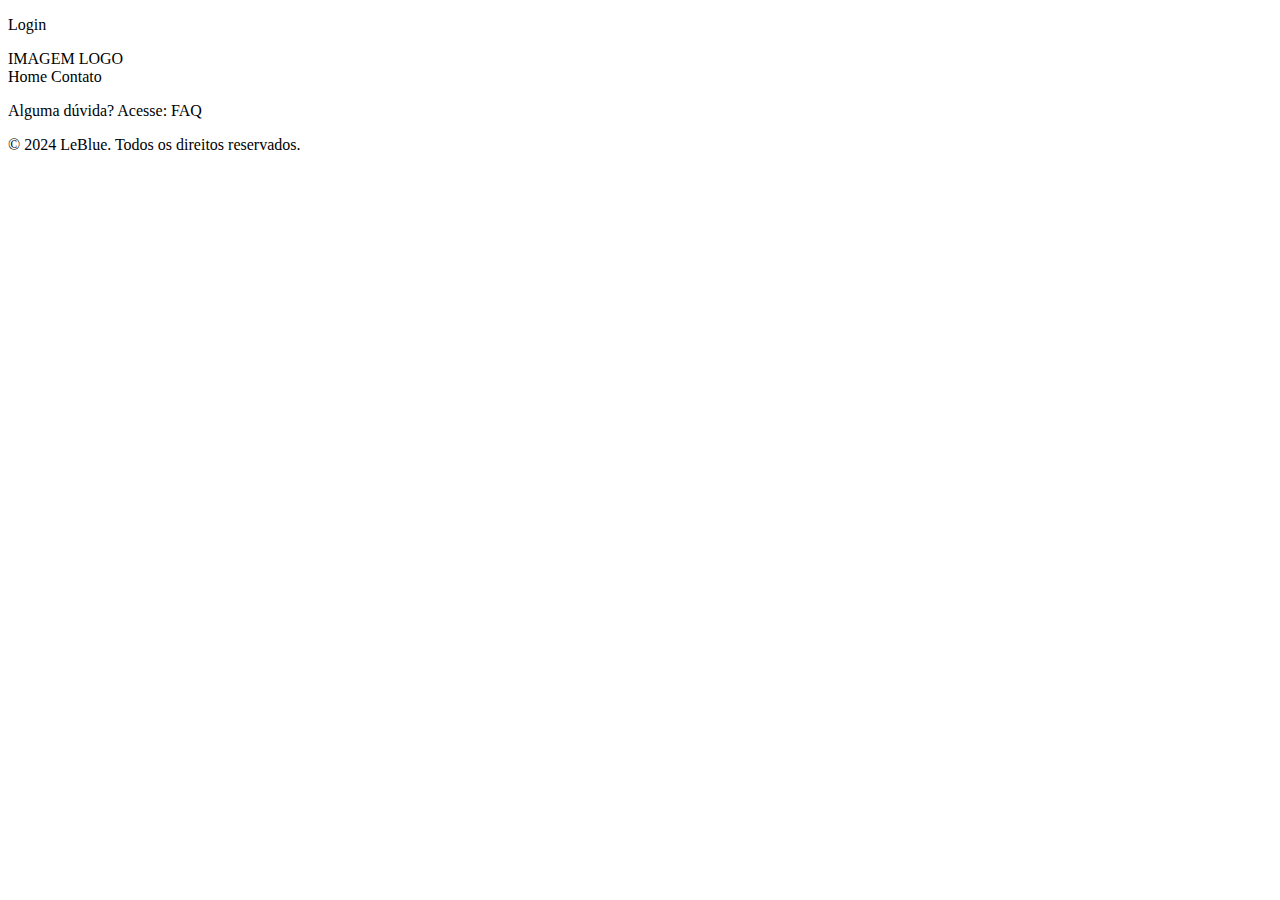
==== index.html @ de53c97f "primeiras alteracoes" ====
<!DOCTYPE html>
<html lang="pt-br">
<head>
    <meta charset="UTF-8">
    <meta name="viewport" content="width=device-width, initial-scale=1.0">
    <meta name="description" content="">
    <meta name="keywords" content="">
    <title>LeBlue</title>
    <link rel="stylesheet" href="frontend gs/layout.css">
    <link rel="stylesheet" href="frontend gs/style.css">
</head>
<body>
    <header>
        <p><a>Login</a></p>
        <div class="cabecalho">
            IMAGEM LOGO
        </div>
    </header>
    <nav>
        <a>Home</a>
        <a>Contato</a>
    </nav>
    <main>
        <section></section>
        <section></section>
        <section></section>
        <section></section>
        <section></section>
        <section></section>
    </main>
    <footer>
        <p>Alguma dúvida? Acesse: FAQ</p>
        <p>&copy; 2024 LeBlue. Todos os direitos reservados.</p>
    </footer>
</body>
</html>
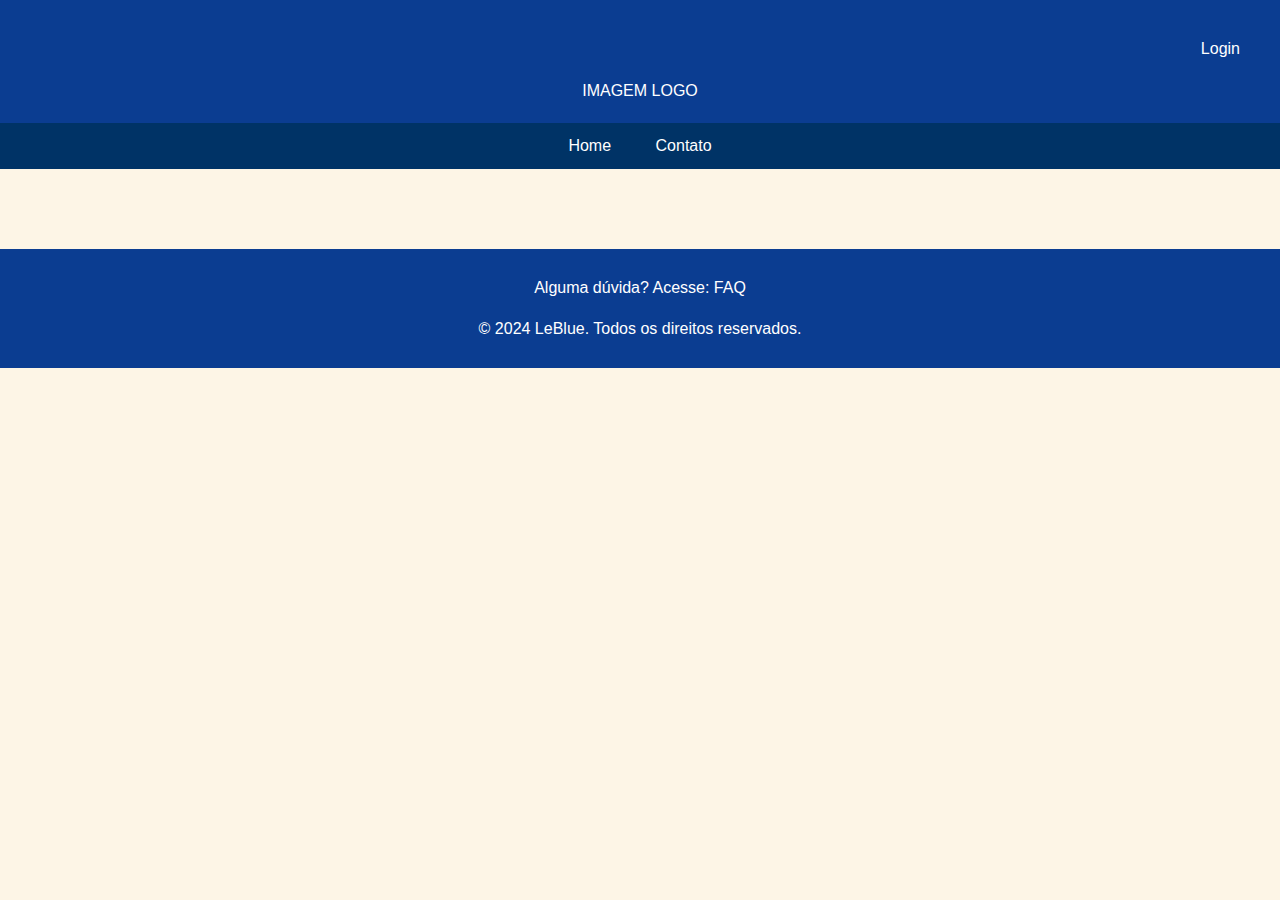
==== commit 25677dec: "primeiras alteracoes" ====
--- a/index.html
+++ b/index.html
@@ -6,8 +6,8 @@
     <meta name="description" content="">
     <meta name="keywords" content="">
     <title>LeBlue</title>
-    <link rel="stylesheet" href="frontend gs/layout.css">
-    <link rel="stylesheet" href="frontend gs/style.css">
+    <link rel="stylesheet" href="css/layout.css">
+    <link rel="stylesheet" href="css/style.css">
 </head>
 <body>
     <header>
--- a/css/layout.css
+++ b/css/layout.css
@@ -0,0 +1,70 @@
+body {
+    font-family: 'Gill Sans', 'Gill Sans MT', Calibri, 'Trebuchet MS', sans-serif;
+    line-height: 1.6;
+}
+html {
+    background-color: #fdf5e6;
+    font-family: Times;
+}
+
+body {
+    margin: 0;
+    padding: 0;
+}
+
+header {
+    background-color: #0b3d91;
+    color: white;
+    padding: 20px;  
+}
+
+main {
+    background-color: #fdf5e6;
+    margin: 20px;
+    padding: 20px;
+}
+
+header a {
+    color: white;
+    text-decoration: none;
+    padding: 10px 20px;
+}
+
+header a:hover {
+    background-color: #607D8B;
+}
+
+header p {
+    text-align: right;
+}
+
+.cabecalho {
+    display: flex;
+    justify-content: center;
+    align-items: center;
+}
+
+nav {
+    background-color: #003366;
+    padding: 10px 20px;
+    text-align: center;
+  }
+
+nav a {
+    color: white;
+    text-decoration: none;
+    padding: 10px 20px;
+}
+
+nav a:hover {
+    background-color:#607D8B;
+}
+
+footer {
+    background-color: #0b3d91;
+    color: white;
+    text-align: center;
+    padding: 10px 0;
+    bottom: 0;
+    width: 100%;
+}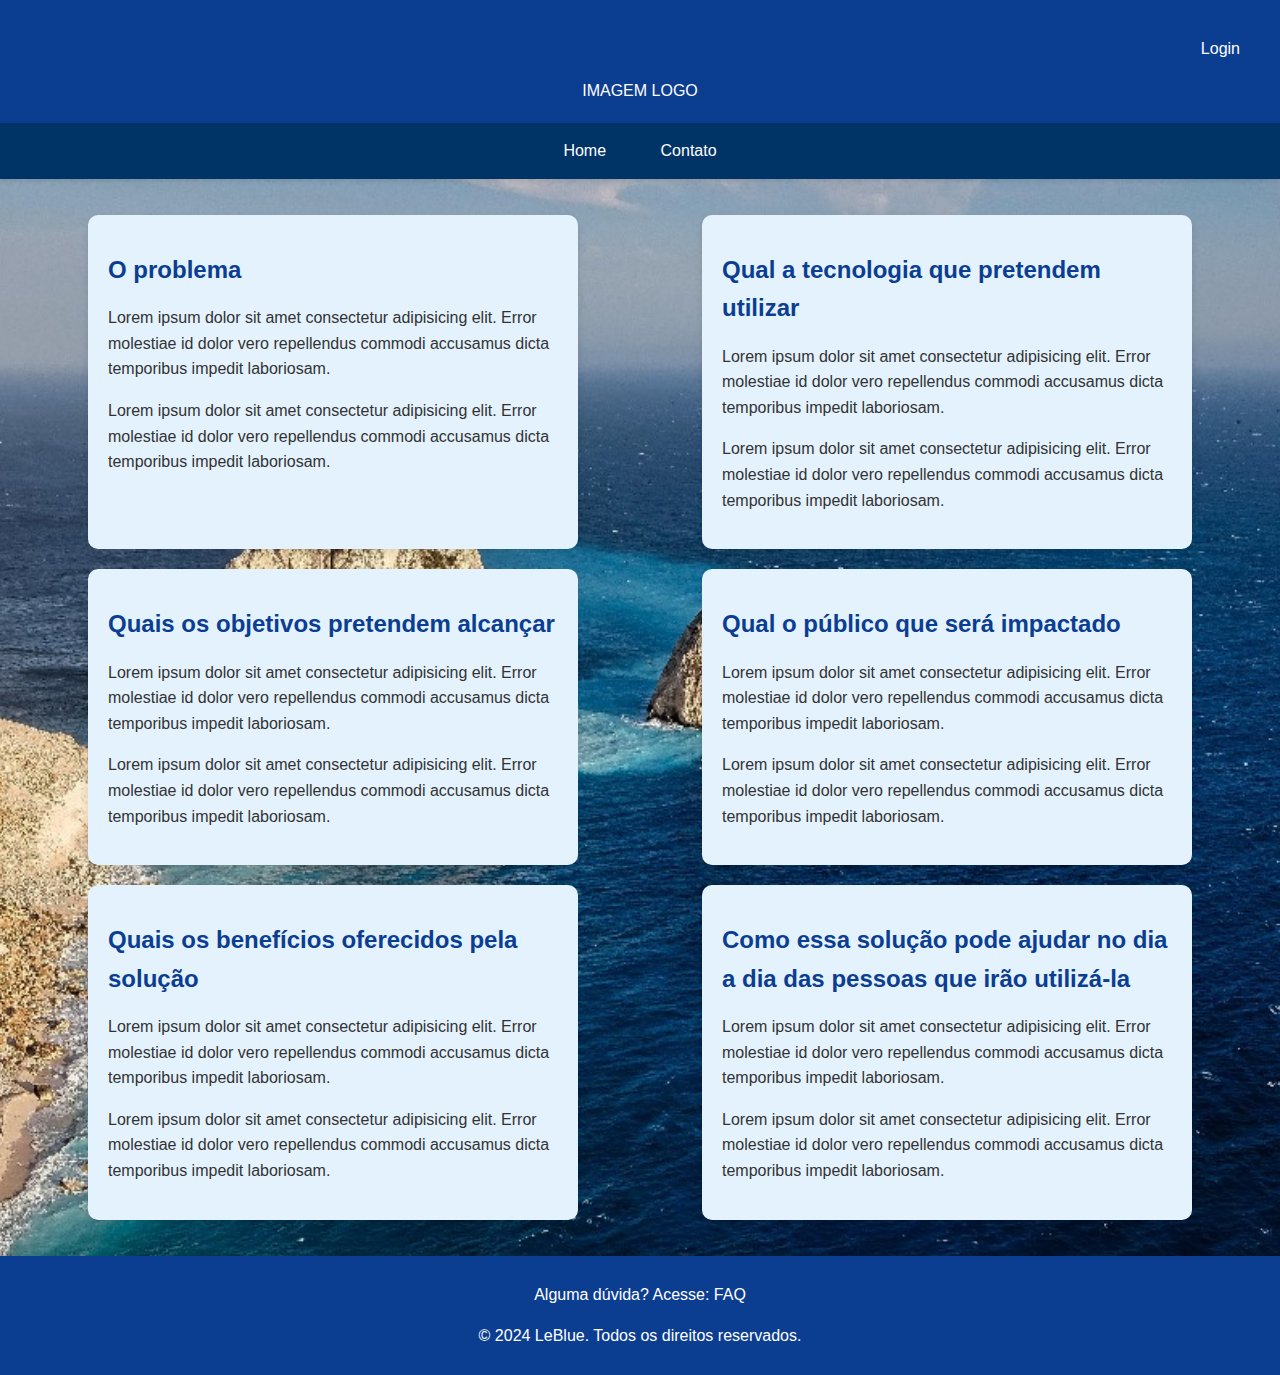
==== commit 0aeeffbf: "primeira tentativa" ====
--- a/index.html
+++ b/index.html
@@ -7,7 +7,7 @@
     <meta name="keywords" content="">
     <title>LeBlue</title>
     <link rel="stylesheet" href="css/layout.css">
-    <link rel="stylesheet" href="css/style.css">
+    <link rel="stylesheet" href="css/style2.css">
 </head>
 <body>
     <header>
@@ -21,12 +21,87 @@
         <a>Contato</a>
     </nav>
     <main>
-        <section></section>
-        <section></section>
-        <section></section>
-        <section></section>
-        <section></section>
-        <section></section>
+        <section>
+            <h1>O problema</h1>
+            <p>
+                Lorem ipsum dolor sit amet consectetur adipisicing elit. Error molestiae
+                 id dolor vero repellendus commodi accusamus dicta temporibus impedit
+                laboriosam.
+            </p>  
+            <p>
+                Lorem ipsum dolor sit amet consectetur adipisicing elit. Error molestiae
+                 id dolor vero repellendus commodi accusamus dicta temporibus impedit
+                laboriosam.
+            </p>  
+        </section>
+        <section>
+            <h1>Qual a tecnologia que pretendem utilizar</h1>
+            <p>
+                Lorem ipsum dolor sit amet consectetur adipisicing elit. Error molestiae
+                 id dolor vero repellendus commodi accusamus dicta temporibus impedit
+                laboriosam.
+            </p>
+            <p>
+                Lorem ipsum dolor sit amet consectetur adipisicing elit. Error molestiae
+                 id dolor vero repellendus commodi accusamus dicta temporibus impedit
+                laboriosam.
+            </p>
+        </section>
+        <section>
+            <h1>Quais os objetivos pretendem alcançar </h1>
+            <p>
+                Lorem ipsum dolor sit amet consectetur adipisicing elit. Error molestiae
+                 id dolor vero repellendus commodi accusamus dicta temporibus impedit
+                laboriosam.
+            </p>
+            <p>
+                Lorem ipsum dolor sit amet consectetur adipisicing elit. Error molestiae
+                 id dolor vero repellendus commodi accusamus dicta temporibus impedit
+                laboriosam.
+            </p>
+        </section>
+        <section>
+            <h1>Qual o público que será impactado</h1>
+            <p>
+                Lorem ipsum dolor sit amet consectetur adipisicing elit. Error molestiae
+                 id dolor vero repellendus commodi accusamus dicta temporibus impedit
+                laboriosam.
+            </p>
+            <p>
+                Lorem ipsum dolor sit amet consectetur adipisicing elit. Error molestiae
+                 id dolor vero repellendus commodi accusamus dicta temporibus impedit
+                laboriosam.
+            </p>
+        </section>
+        <section>
+            <h1>Quais os benefícios oferecidos pela solução</h1>
+            <p>
+                Lorem ipsum dolor sit amet consectetur adipisicing elit. Error molestiae
+                 id dolor vero repellendus commodi accusamus dicta temporibus impedit
+                laboriosam.
+            </p>
+            <p>
+                Lorem ipsum dolor sit amet consectetur adipisicing elit. Error molestiae
+                 id dolor vero repellendus commodi accusamus dicta temporibus impedit
+                laboriosam.
+            </p>
+        </section>
+        <section>
+            <h1>Como essa solução pode ajudar no dia a dia das pessoas 
+                que irão utilizá-la
+            </h1>
+            <p>
+                Lorem ipsum dolor sit amet consectetur adipisicing elit. Error molestiae
+                 id dolor vero repellendus commodi accusamus dicta temporibus impedit
+                laboriosam.
+            </p>
+            <p>
+                Lorem ipsum dolor sit amet consectetur adipisicing elit. Error molestiae
+                 id dolor vero repellendus commodi accusamus dicta temporibus impedit
+                laboriosam.
+            </p>
+        </section>
+    
     </main>
     <footer>
         <p>Alguma dúvida? Acesse: FAQ</p>
--- a/css/layout.css
+++ b/css/layout.css
@@ -1,9 +1,13 @@
 body {
     font-family: 'Gill Sans', 'Gill Sans MT', Calibri, 'Trebuchet MS', sans-serif;
     line-height: 1.6;
+    background-image: url(../imagens/fundindicria.jpeg);
+    background-repeat: no-repeat;
+    background-size: cover;
+    background-position: center ;
 }
 html {
-    background-color: #fdf5e6;
+    background-color: #f0f4f8 ;
     font-family: Times;
 }
 
@@ -16,22 +20,25 @@
     background-color: #0b3d91;
     color: white;
     padding: 20px;  
+    box-shadow: 0 2px 4px rgba(0, 0, 0, 0.1);
 }
 
 main {
-    background-color: #fdf5e6;
     margin: 20px;
     padding: 20px;
+    border-radius: 5px;
 }
 
 header a {
     color: white;
     text-decoration: none;
     padding: 10px 20px;
+    border-radius: 4px;
+    transition: background-color 0.3s;
 }
 
 header a:hover {
-    background-color: #607D8B;
+    background-color: #1a73e8;
 }
 
 header p {
@@ -46,18 +53,22 @@
 
 nav {
     background-color: #003366;
-    padding: 10px 20px;
+    padding: 15px 0;
     text-align: center;
+    box-shadow: 0 2px 4px rgba(0, 0, 0, 0.1);
   }
 
 nav a {
     color: white;
     text-decoration: none;
     padding: 10px 20px;
+    border-radius: 4px;
+    margin: 0 5px;
+    transition: background-color 0.3s;
 }
 
 nav a:hover {
-    background-color:#607D8B;
+    background-color:  #1a73e8;
 }
 
 footer {
--- a/css/style2.css
+++ b/css/style2.css
@@ -0,0 +1,54 @@
+main {
+    display: flex;
+    flex-wrap: wrap;
+    justify-content: space-around;
+    margin: 20px;
+    padding: 16px;
+    gap: 20px; /* Adiciona espaço entre os itens */
+}
+
+main section {
+    flex-basis: 48%;
+    max-width: 450px; /* Garante que a largura máxima seja 450px */
+    background-color: #e3f2fd;
+    box-shadow: 0 4px 8px rgba(0, 0, 0, 0.1);
+    border-radius: 10px;
+    border: none; /* Removido a borda para um visual mais limpo */
+    padding: 20px; /* Espaçamento interno */
+    transition: transform 0.3s, box-shadow 0.3s; /* Transições suaves */
+    position: relative; /* Para o efeito de destaque */
+    overflow: hidden; /* Para ocultar o conteúdo que ultrapassa as bordas */
+}
+
+main section::before {
+    content: '';
+    position: absolute;
+    top: 0;
+    left: 0;
+    width: 100%;
+    height: 100%;
+    background: linear-gradient(135deg, rgba(0, 51, 102, 0.1), rgba(167, 208, 255, 0.1));
+    z-index: -1; /* Coloca o gradiente atrás do conteúdo */
+    transition: opacity 0.3s;
+    border-radius: 10px;
+}
+
+main section:hover::before {
+    opacity: 0; /* Oculta o gradiente ao passar o mouse */
+}
+
+main section:hover {
+    transform: translateY(-10px); /* Eleva a seção ao passar o mouse */
+    box-shadow: 0 8px 16px rgba(0, 0, 0, 0.2); /* Aumenta a sombra ao passar o mouse */
+}
+
+section h1 {
+    font-size: 1.5em;
+    color: #0b3d91;
+    margin-bottom: 10px;
+}
+
+section p {
+    color: #333;
+    line-height: 1.6;
+}
